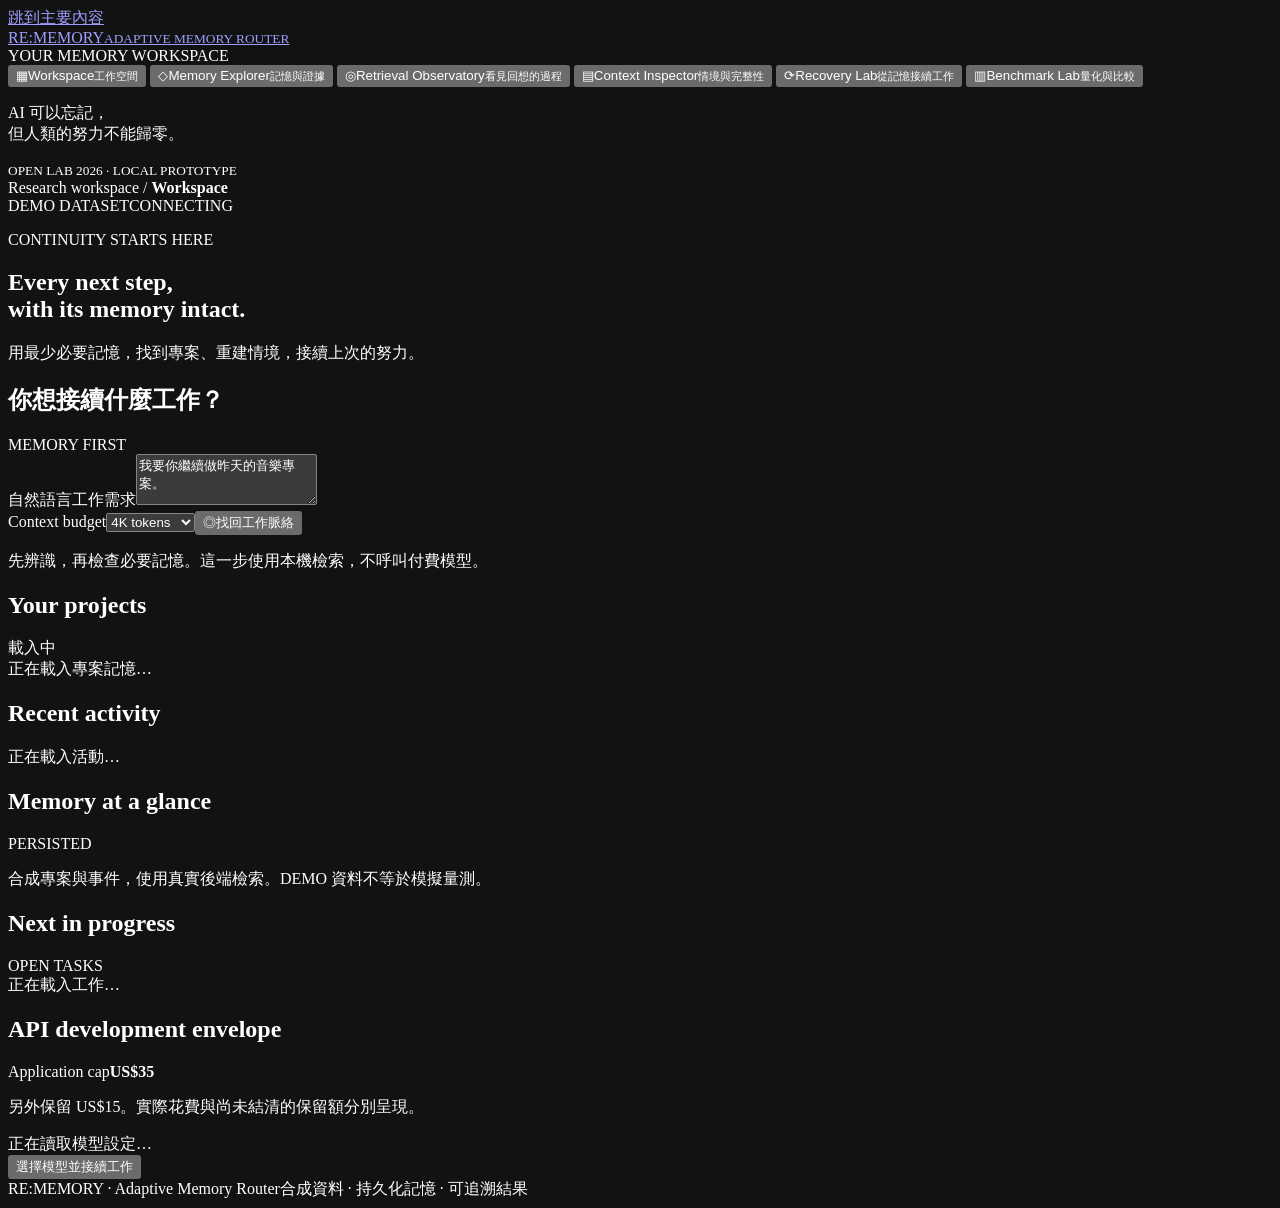
==== frontend/index.html @ de06e4f5 "Release sanitized OPEN LAB prototype and measured synthetic evidence" ====
<!doctype html>
<html lang="zh-Hant">
<head>
  <meta charset="utf-8">
  <meta name="viewport" content="width=device-width, initial-scale=1">
  <meta name="color-scheme" content="dark">
  <meta name="theme-color" content="#0a121d">
  <meta name="description" content="RE:MEMORY — 用最少必要記憶，重建工作的下一步。Adaptive Memory Router research workspace.">
  <title>RE:MEMORY · Adaptive Memory Router</title>
  <link rel="stylesheet" href="/style.css">
  <script src="/app.js" defer></script>
</head>
<body>
  <a class="skip-link" href="#main">跳到主要內容</a>
  <aside class="sidebar" aria-label="Application navigation">
    <a class="brand" href="#workspace" aria-label="RE:MEMORY Workspace"><span class="brand-mark" aria-hidden="true"><i></i><i></i><i></i></span><span>RE<span class="brand-colon">:</span>MEMORY<small>ADAPTIVE MEMORY ROUTER</small></span></a>
    <div class="sidebar-label">YOUR MEMORY WORKSPACE</div>
    <nav class="navigation" aria-label="主要視圖">
      <button type="button" data-view="workspace" aria-current="page"><span class="nav-icon" aria-hidden="true">▦</span><span>Workspace<small>工作空間</small></span></button>
      <button type="button" data-view="memory"><span class="nav-icon" aria-hidden="true">◇</span><span>Memory Explorer<small>記憶與證據</small></span></button>
      <button type="button" data-view="observatory"><span class="nav-icon" aria-hidden="true">◎</span><span>Retrieval Observatory<small>看見回想的過程</small></span></button>
      <button type="button" data-view="context"><span class="nav-icon" aria-hidden="true">▤</span><span>Context Inspector<small>情境與完整性</small></span></button>
      <button type="button" data-view="recovery"><span class="nav-icon" aria-hidden="true">⟳</span><span>Recovery Lab<small>從記憶接續工作</small></span></button>
      <button type="button" data-view="benchmark"><span class="nav-icon" aria-hidden="true">▥</span><span>Benchmark Lab<small>量化與比較</small></span></button>
    </nav>
    <div class="sidebar-footer"><div class="memory-motif" aria-hidden="true"><span></span><span></span><span></span><span></span></div><p>AI 可以忘記，<br>但人類的努力不能歸零。</p><small>OPEN LAB 2026 · LOCAL PROTOTYPE</small></div>
  </aside>
  <div class="app-shell">
    <header class="topbar"><span class="topbar-location">Research workspace <span>/</span> <strong id="current-view-name">Workspace</strong></span><div class="topbar-badges"><span class="badge badge-neutral" data-testid="dataset-label">DEMO DATASET</span><span class="connection" data-testid="backend-status">CONNECTING</span></div></header>
    <main id="main" tabindex="-1">
      <div id="global-message" class="notice" role="status" hidden></div>
      <section id="view-workspace" class="view" aria-labelledby="workspace-title">
        <div class="page-heading"><div><p class="eyebrow">CONTINUITY STARTS HERE</p><h1 id="workspace-title">Every next step,<br><span class="text-teal">with its memory intact.</span></h1><p class="page-description">用最少必要記憶，找到專案、重建情境，接續上次的努力。</p></div><div class="heading-mark" aria-hidden="true"><span></span><span></span><span></span><span></span></div></div>
        <div class="workspace-grid">
          <div class="workspace-main">
            <form id="retrieval-form" class="panel query-panel"><div class="section-top"><h2>你想接續什麼工作？</h2><span class="badge badge-teal">MEMORY FIRST</span></div><label class="sr-only" for="query">自然語言工作需求</label><textarea id="query" rows="3" required maxlength="4000">我要你繼續做昨天的音樂專案。</textarea><div class="query-toolbar"><label for="budget">Context budget<select id="budget"><option value="1024">1K tokens</option><option value="2048">2K tokens</option><option value="4096" selected>4K tokens</option><option value="8192">8K tokens</option><option value="16384">16K tokens</option></select></label><button type="submit" class="button primary" data-testid="run-retrieval"><span class="button-symbol" aria-hidden="true">◎</span>找回工作脈絡</button></div><p class="supporting-text">先辨識，再檢查必要記憶。這一步使用本機檢索，不呼叫付費模型。</p></form>
            <div class="section-heading"><h2>Your projects</h2><span id="project-count" class="muted">載入中</span></div><div id="project-list" class="project-grid"><div class="empty-state">正在載入專案記憶…</div></div>
            <div class="section-heading"><h2>Recent activity</h2><span id="reference-date" class="muted"></span></div><div id="activity-list" class="panel activity-list"><div class="empty-state">正在載入活動…</div></div>
          </div>
          <div class="workspace-side"><div class="panel"><div class="section-top"><h2>Memory at a glance</h2><span class="small-label">PERSISTED</span></div><div id="workspace-stats" class="stat-grid"></div><div class="panel-divider"></div><p class="supporting-text">合成專案與事件，使用真實後端檢索。DEMO 資料不等於模擬量測。</p></div><div class="panel"><div class="section-top"><h2>Next in progress</h2><span class="small-label">OPEN TASKS</span></div><div id="open-tasks" class="task-list"><div class="empty-state">正在載入工作…</div></div></div><div class="panel resource-panel"><h2>API development envelope</h2><div id="resource-usage" class="resource-usage"></div><div class="envelope-label"><span>Application cap</span><strong>US$35</strong></div><div class="envelope-track"><span id="resource-bar"></span></div><p class="supporting-text">另外保留 US$15。實際花費與尚未結清的保留額分別呈現。</p><div class="catalog-status" id="workspace-model-status">正在讀取模型設定…</div><button type="button" class="button secondary full-width" data-go="recovery">選擇模型並接續工作</button></div></div>
        </div>
      </section>
      <section id="view-memory" class="view" aria-labelledby="memory-title" hidden><div class="page-heading compact"><div><p class="eyebrow">PERSISTED, VERSIONED, TRACEABLE</p><h1 id="memory-title">Memory Explorer</h1><p class="page-description">每個記憶都有版本、信任狀態與來源；稱呼不必只有一個答案。</p></div><span class="badge badge-neutral">DEMO · BACKEND DATA</span></div><form id="memory-search-form" class="panel filter-toolbar"><label for="memory-project">Project<select id="memory-project"></select></label><label for="memory-search" class="grow">Search memory<input id="memory-search" type="search" placeholder="搜尋事實、別名或原始證據" maxlength="4000"></label><button type="submit" class="button primary">搜尋</button></form><div class="section-heading"><h2 id="memory-project-title">Project memory</h2><span id="memory-load-state" class="muted" data-testid="memory-load-state">Waiting</span></div><div class="memory-layout"><div><div class="kind-filters" id="memory-kind-filters" aria-label="記憶類型"><button type="button" data-kind="ALL" class="active">全部</button><button type="button" data-kind="GOAL">目標</button><button type="button" data-kind="CONSTRAINT">限制</button><button type="button" data-kind="DECISION">決策</button><button type="button" data-kind="FACT">事實</button></div><div id="fact-list" class="fact-list"><div class="panel empty-state">選擇專案，探索記憶。</div></div></div><div class="memory-side"><div class="panel"><div class="section-top"><h2>Personal vocabulary</h2><span class="small-label">MANY TO MANY</span></div><div id="alias-list" class="alias-list"></div></div><div class="panel graph-panel"><div class="section-top"><h2>Memory connections</h2><span class="small-label">RELATIONS</span></div><div id="memory-graph" class="memory-graph"></div><p class="supporting-text">連線表示後端保存的關聯；節點不推論新的事實。</p></div></div></div><div class="section-heading"><h2>Original evidence</h2><span class="muted">Source &amp; version</span></div><div id="evidence-list" class="evidence-grid"></div><div class="section-heading"><h2>Verified prior artifacts</h2></div><div id="memory-artifacts" class="artifact-list"></div></section>
      <section id="view-observatory" class="view" aria-labelledby="observatory-title" hidden><div class="page-heading compact"><div><p class="eyebrow">THE MEMORY ROUTER, IN VIEW</p><h1 id="observatory-title">Retrieval Observatory</h1><p class="page-description">看見搜尋如何逐步收斂，也看見它何時必須停下來。</p></div><button type="button" class="button secondary" data-go="workspace">編輯需求</button></div><div class="panel retrieval-summary"><div><span class="small-label">CURRENT REQUEST</span><p id="trace-query">從 Workspace 輸入需求，開始一次檢索。</p></div><div class="summary-badges"><span class="badge badge-neutral" id="trace-source" data-testid="trace-source">WAITING</span><span class="badge badge-neutral" id="retrieval-status" data-testid="retrieval-status">READY</span></div></div><div id="intent-strip" class="intent-strip"><div><span>TIME</span><strong>—</strong></div><div><span>TOPIC</span><strong>—</strong></div><div><span>ACTION</span><strong>—</strong></div><div><span>CONFIDENCE PROBABILITY</span><strong>UNKNOWN</strong></div></div><div class="panel layer-panel"><div class="section-top"><h2>Progressive retrieval</h2><span id="trace-token-total" class="muted">Local token estimate · UNKNOWN</span></div><div id="retrieval-layers" class="retrieval-layers"><div data-layer="0"><b>L0</b><span>Activity</span></div><div data-layer="1"><b>L1</b><span>Aliases</span></div><div data-layer="2"><b>L2</b><span>Ranking</span></div><div data-layer="3"><b>L3</b><span>State</span></div><div data-layer="4"><b>L4</b><span>Constraints</span></div><div data-layer="5"><b>L5</b><span>Evidence</span></div></div></div><div class="observatory-grid"><div><div class="section-heading"><h2>Search trace</h2><span id="round-count" class="muted">0 rounds</span></div><div id="retrieval-rounds" class="round-list"><div class="panel empty-state tall"><span class="empty-symbol" aria-hidden="true">◎</span><h3>從一個線索開始</h3><p>每輪搜尋的條件、成本與新資訊會在這裡出現。</p><button type="button" class="button secondary" data-go="workspace">輸入工作需求</button></div></div></div><div class="observatory-side"><div class="panel"><div class="section-top"><h2>Candidate convergence</h2><span class="small-label">SCORE ≠ PROBABILITY</span></div><div id="candidate-chart" class="candidate-chart"><div class="empty-state">等待候選專案。</div></div><div id="candidate-list" class="candidate-list"></div></div><div class="panel"><h2>Why the router stopped</h2><p id="stop-reason" class="stop-reason">檢索尚未開始。</p><div id="clarification" class="notice notice-amber" hidden></div><button type="button" class="button secondary full-width" data-go="context">檢查工作情境</button></div></div></div></section>
      <section id="view-context" class="view" aria-labelledby="context-title" hidden><div class="page-heading compact"><div><p class="eyebrow">IDENTITY IS ONLY THE BEGINNING</p><h1 id="context-title">Context Inspector</h1><p class="page-description">辨識專案之後，確認下一步所需的記憶真的足夠。</p></div><button type="button" class="button secondary" data-go="observatory">查看檢索來源</button></div><div id="context-empty" class="panel empty-state tall"><span class="empty-symbol" aria-hidden="true">▤</span><h3>工作情境等待重建</h3><p>先執行一次檢索，這裡會顯示載入內容、缺失與 Token 分布。</p><button type="button" class="button primary" data-go="workspace">開始檢索</button></div><div id="context-result" data-testid="context-result" hidden><div id="context-stats" class="context-stat-grid"></div><div class="context-grid"><div class="panel"><div class="section-top"><h2>Context token allocation</h2><span class="small-label">LOCAL ESTIMATE</span></div><div id="token-stack" class="token-stack"></div><div id="token-breakdown" class="token-breakdown"></div><p class="supporting-text">含預留輸出與安全餘裕。必要限制不截斷；本機估算不等於 API 計費 Token。</p></div><div class="panel"><div class="section-top"><h2>Memory manifest</h2><span class="small-label">MANDATORY CHECK</span></div><div id="memory-manifest" class="manifest-list"></div></div></div><div class="context-grid"><div class="panel"><div class="section-top"><h2>Loaded into context</h2><span id="loaded-count" class="badge badge-teal"></span></div><div id="loaded-list" class="context-items"></div></div><div class="panel"><div class="section-top"><h2>Not loaded</h2><span id="not-loaded-count" class="badge badge-neutral"></span></div><div id="not-loaded-list" class="context-items"></div></div></div><div class="context-alert-grid"><div class="panel"><h2>Missing memory</h2><div id="missing-list" class="context-items"></div></div><div class="panel"><h2>Unresolved conflicts</h2><div id="conflict-list" class="context-items"></div></div><div class="panel"><h2>Semantic page faults</h2><div id="fault-list" class="context-items"></div></div></div></div></section>
      <section id="view-recovery" class="view" aria-labelledby="recovery-title" hidden><div class="page-heading compact"><div><p class="eyebrow">A FRESH SESSION. A CONTINUOUS EFFORT.</p><h1 id="recovery-title">Recovery Lab</h1><p class="page-description">不帶入舊對話，從持久化記憶重新找到專案，產生可驗證的下一步成果。</p></div><span class="badge badge-neutral">MARKDOWN HANDOFF</span></div>
<div class="panel live-demo-panel" id="live-demo-panel">
<div class="section-top"><div><p class="eyebrow">MIXROUTE · PERSISTENT MEMORY</p><h2>兩個模型，接續同一份努力</h2></div><span class="badge badge-neutral" id="demo-source">DEMO DATA</span></div>
<p class="supporting-text">第一階段以 Smart Routing 建立清單，第二階段用另一個授權模型及全新 Session 接手。兩階段共用來源與成品依賴；完成紀錄不會重設。</p>
<div class="demo-controls"><button type="button" class="button secondary" id="demo-prepare">準備合成交接專案</button><label for="demo-mode">示範模式<select id="demo-mode"><option value="LIVE">LIVE · SMART → 不同 FIXED 模型</option><option value="SIMULATION">SIMULATION · 本機驗證流程</option></select></label></div>
<div class="demo-actions"><button type="button" class="button primary" id="demo-stage-1" disabled>第一階段 · SMART / auto</button><button type="button" class="button secondary" id="demo-stage-2" disabled>第二階段 · 跨模型接續</button></div>
<p id="demo-message" class="notice" role="status">準備資料不會呼叫模型。LIVE 執行使用共用預算帳本。</p>
<div id="demo-results" class="demo-results"></div><div id="demo-proof" class="demo-proof"></div>
</div><div class="recovery-grid"><div><div class="panel session-panel"><div class="section-top"><h2>Start a fresh agent session</h2><span id="session-badge" class="badge badge-neutral">NO SESSION</span></div><p>建立獨立 Session，只傳入你現在的需求與已保存的記憶。</p><div class="session-stats"><div><span>RAW HISTORY COUNT</span><strong data-testid="session-history" id="session-history">—</strong></div><div><span>SESSION ID</span><code id="session-id">尚未建立</code></div></div><button type="button" class="button secondary" data-testid="new-session" id="new-session">建立新的 Session</button></div><form id="execution-form" class="panel execution-panel"><div class="section-top"><h2>Reconstruct &amp; continue</h2><span id="execution-source" class="badge badge-amber">SIMULATION</span></div><label for="recovery-query">Current request<textarea id="recovery-query" rows="3" maxlength="4000" required>我要你繼續做昨天的音樂專案。</textarea></label><div class="form-grid"><label for="execution-mode">Execution mode<select id="execution-mode"><option value="SIMULATION">SIMULATION · 本機產生成果</option><option value="FIXED">FIXED · 真實模型呼叫</option><option value="SMART">SMART · MixRoute 路由</option></select></label><label for="execution-model">Model<select id="execution-model" disabled><option value="">SIMULATION 不使用模型</option></select></label></div><div id="model-availability" class="catalog-status">模擬執行不呼叫付費 API。</div><div class="execution-budget"><span>Context budget</span><strong id="recovery-budget">4K tokens</strong><button type="button" class="text-button" data-go="workspace">調整</button></div><button type="submit" class="button primary full-width" data-testid="execute-task" id="execute-task" disabled>建立 Session 後接續工作</button><p class="supporting-text">FIXED / SMART 會產生真實 API 用量，由後端檢查必要記憶、模型設定與開發額度。重複完成的工作會被辨識。</p></form></div><div class="recovery-output"><div class="panel"><div class="section-top"><h2>Recovery result</h2><span id="execution-status" class="badge badge-neutral">WAITING</span></div><div id="execution-summary" class="empty-state">建立 Session，讓下一個 Agent 接續同一份努力。</div><div id="model-call-details" class="model-call-details" hidden></div></div><div class="panel artifact-panel"><div class="section-top"><h2>Generated artifact</h2><a id="artifact-download" data-testid="artifact-download" class="button secondary small" hidden>下載 Markdown</a></div><div id="artifact-meta" class="supporting-text">成果會由後端保存，包含內容雜湊與驗證狀態。</div><pre id="artifact-content" data-testid="artifact-content" class="artifact-content">尚未產生成果。</pre></div></div></div></section>
      <section id="view-benchmark" class="view" aria-labelledby="benchmark-title" hidden><div class="page-heading compact"><div><p class="eyebrow">MEASURE THE MEMORY, HONESTLY</p><h1 id="benchmark-title">Benchmark Lab</h1><p class="page-description">用可重現的合成資料，比較檢索策略、必要記憶召回與成本。</p></div><span class="badge badge-amber">LOCAL BENCHMARK</span></div><form id="benchmark-form" class="panel benchmark-controls"><div class="benchmark-control-top"><label for="benchmark-count">Dataset size<select id="benchmark-count"><option value="10">10 projects</option><option value="100">100 projects</option><option value="1000">1,000 projects</option></select></label><fieldset><legend>Context budgets</legend><div class="checkbox-row"><label><input type="checkbox" name="benchmark-budget" value="1024">1K</label><label><input type="checkbox" name="benchmark-budget" value="2048">2K</label><label><input type="checkbox" name="benchmark-budget" value="4096" checked>4K</label><label><input type="checkbox" name="benchmark-budget" value="8192">8K</label><label><input type="checkbox" name="benchmark-budget" value="16384">16K</label></div></fieldset><button type="submit" class="button primary" data-testid="run-benchmark" id="run-benchmark">執行離線 Benchmark</button></div><fieldset class="strategy-fieldset"><legend>Comparison strategies</legend><div id="strategy-options" class="strategy-options"><label><input type="checkbox" name="benchmark-strategy" value="A" checked><strong>A</strong><span>Recent history</span></label><label><input type="checkbox" name="benchmark-strategy" value="B" checked><strong>B</strong><span>Fixed summary</span></label><label><input type="checkbox" name="benchmark-strategy" value="C" checked><strong>C</strong><span>Single-pass search</span></label><label><input type="checkbox" name="benchmark-strategy" value="D" checked><strong>D</strong><span>Iterative retrieval</span></label><label><input type="checkbox" name="benchmark-strategy" value="E" checked><strong>E</strong><span>Router + coverage</span></label><label><input type="checkbox" name="benchmark-strategy" value="F" checked><strong>F</strong><span>Smart routing · live only</span></label></div></fieldset><p class="supporting-text">這裡只執行離線檢索實驗。任務成功率、API 成本及 Smart Routing 效果若未實際量測，維持 UNKNOWN。</p></form><div class="section-heading"><h2>Measured results</h2><div class="inline-controls"><span id="benchmark-mode" class="muted">尚未執行</span><a id="benchmark-export" data-testid="benchmark-export" class="button secondary small" hidden>匯出 JSON</a></div></div><div id="benchmark-results" data-testid="benchmark-results"><div class="panel empty-state tall"><span class="empty-symbol" aria-hidden="true">▥</span><h3>用結果說話</h3><p>選擇資料量與預算，執行實際的後端評估。</p></div></div><div id="benchmark-limits" class="notice" hidden></div></section>
    </main>
    <footer class="app-footer"><span>RE:MEMORY · Adaptive Memory Router</span><span>合成資料 · 持久化記憶 · 可追溯結果</span></footer>
  </div>
  <noscript><p class="notice">RE:MEMORY 需要 JavaScript 才能連接本機後端與顯示檢索結果。</p></noscript>
</body>
</html>
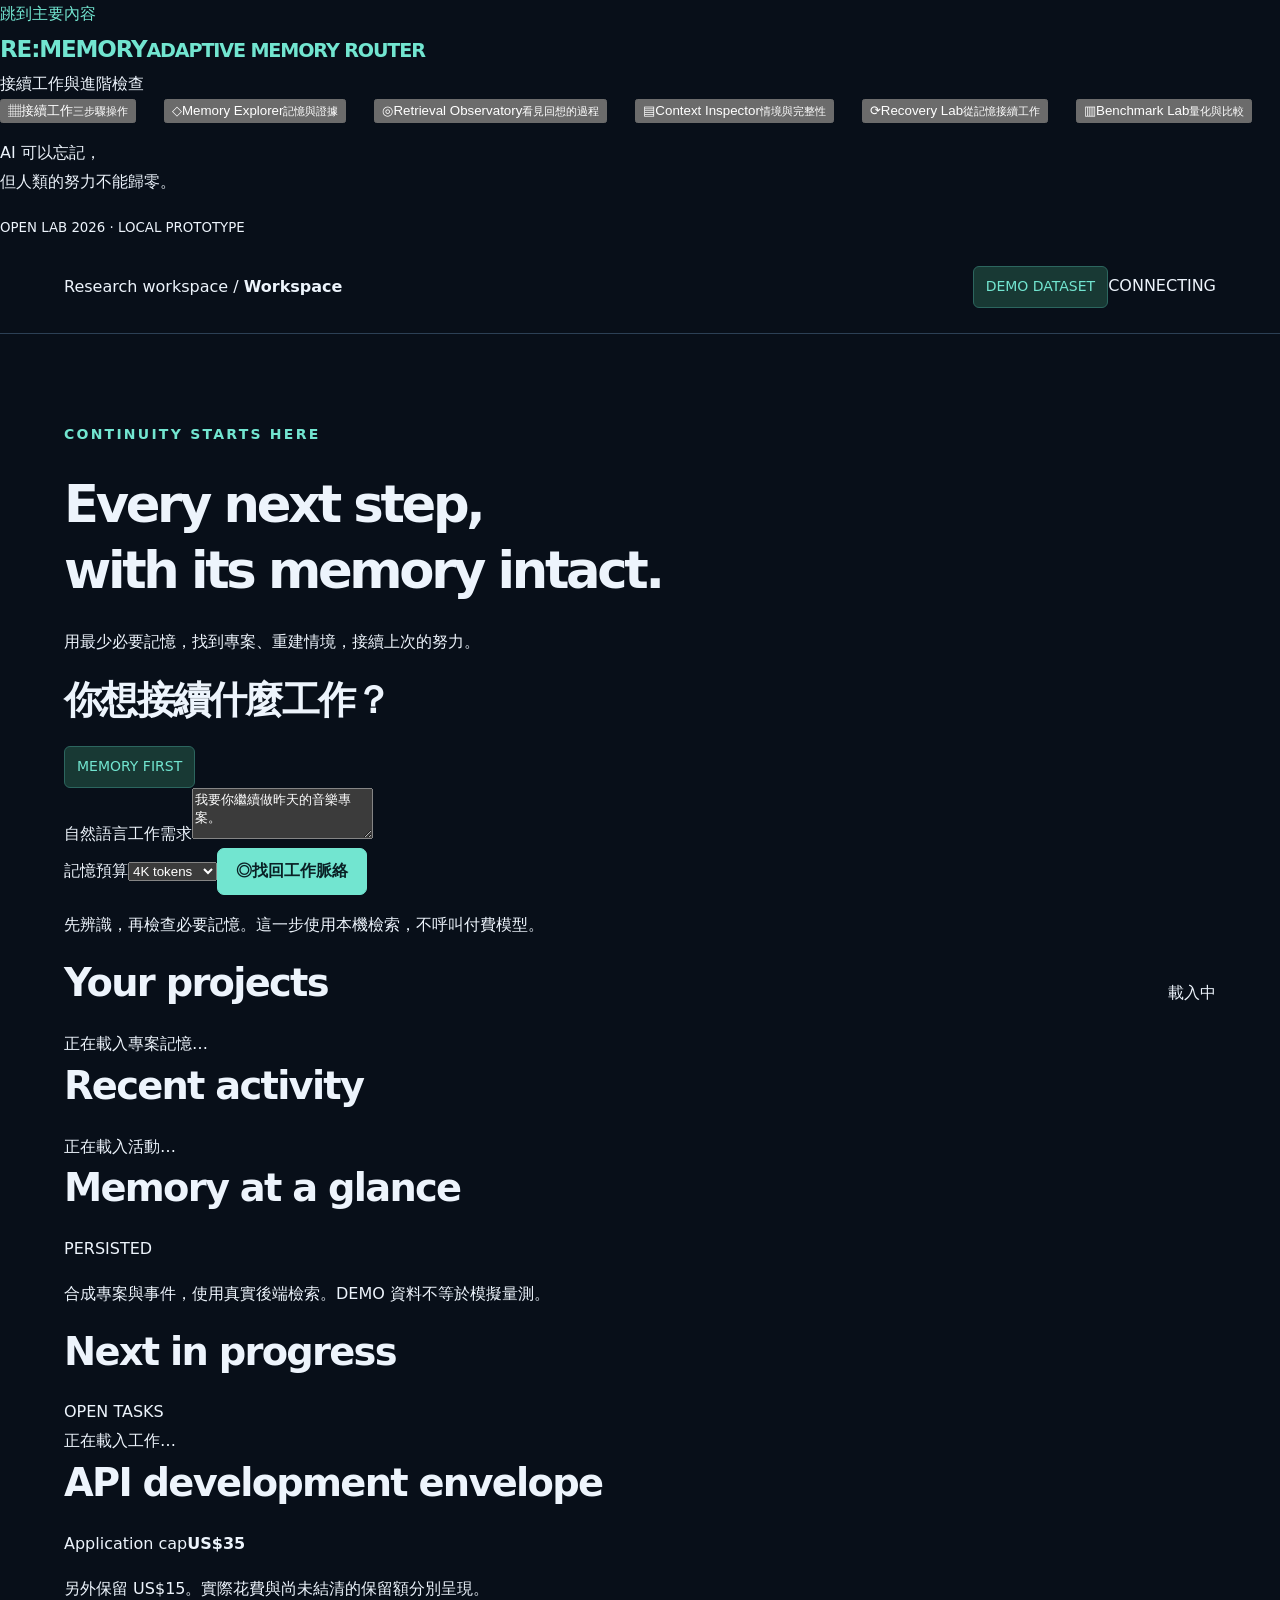
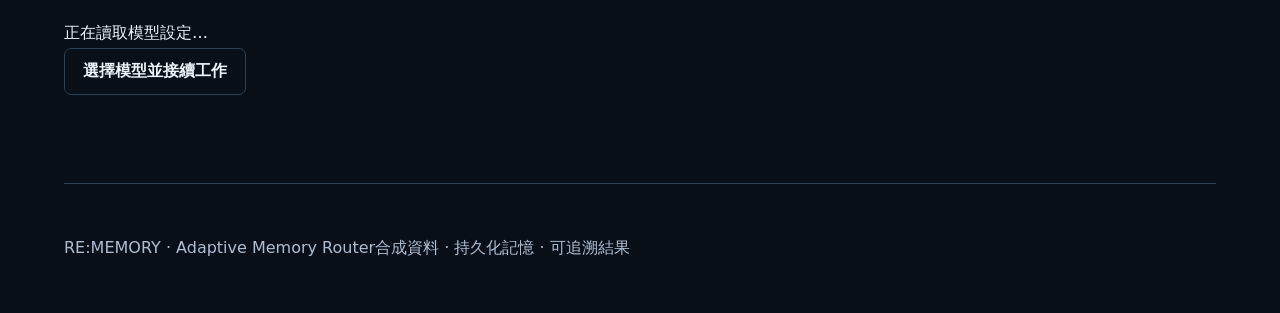
==== commit b880e815: "Add three-step workflow with genuine MixRoute acceptance" ====
--- a/frontend/index.html
+++ b/frontend/index.html
@@ -14,9 +14,9 @@
   <a class="skip-link" href="#main">跳到主要內容</a>
   <aside class="sidebar" aria-label="Application navigation">
     <a class="brand" href="#workspace" aria-label="RE:MEMORY Workspace"><span class="brand-mark" aria-hidden="true"><i></i><i></i><i></i></span><span>RE<span class="brand-colon">:</span>MEMORY<small>ADAPTIVE MEMORY ROUTER</small></span></a>
-    <div class="sidebar-label">YOUR MEMORY WORKSPACE</div>
+    <div class="sidebar-label">接續工作與進階檢查</div>
     <nav class="navigation" aria-label="主要視圖">
-      <button type="button" data-view="workspace" aria-current="page"><span class="nav-icon" aria-hidden="true">▦</span><span>Workspace<small>工作空間</small></span></button>
+      <button type="button" data-view="workspace" aria-current="page"><span class="nav-icon" aria-hidden="true">▦</span><span>接續工作<small>三步驟操作</small></span></button>
       <button type="button" data-view="memory"><span class="nav-icon" aria-hidden="true">◇</span><span>Memory Explorer<small>記憶與證據</small></span></button>
       <button type="button" data-view="observatory"><span class="nav-icon" aria-hidden="true">◎</span><span>Retrieval Observatory<small>看見回想的過程</small></span></button>
       <button type="button" data-view="context"><span class="nav-icon" aria-hidden="true">▤</span><span>Context Inspector<small>情境與完整性</small></span></button>
@@ -33,7 +33,7 @@
         <div class="page-heading"><div><p class="eyebrow">CONTINUITY STARTS HERE</p><h1 id="workspace-title">Every next step,<br><span class="text-teal">with its memory intact.</span></h1><p class="page-description">用最少必要記憶，找到專案、重建情境，接續上次的努力。</p></div><div class="heading-mark" aria-hidden="true"><span></span><span></span><span></span><span></span></div></div>
         <div class="workspace-grid">
           <div class="workspace-main">
-            <form id="retrieval-form" class="panel query-panel"><div class="section-top"><h2>你想接續什麼工作？</h2><span class="badge badge-teal">MEMORY FIRST</span></div><label class="sr-only" for="query">自然語言工作需求</label><textarea id="query" rows="3" required maxlength="4000">我要你繼續做昨天的音樂專案。</textarea><div class="query-toolbar"><label for="budget">Context budget<select id="budget"><option value="1024">1K tokens</option><option value="2048">2K tokens</option><option value="4096" selected>4K tokens</option><option value="8192">8K tokens</option><option value="16384">16K tokens</option></select></label><button type="submit" class="button primary" data-testid="run-retrieval"><span class="button-symbol" aria-hidden="true">◎</span>找回工作脈絡</button></div><p class="supporting-text">先辨識，再檢查必要記憶。這一步使用本機檢索，不呼叫付費模型。</p></form>
+            <form id="retrieval-form" class="panel query-panel"><div class="section-top"><h2>你想接續什麼工作？</h2><span class="badge badge-teal">MEMORY FIRST</span></div><label class="sr-only" for="query">自然語言工作需求</label><textarea id="query" rows="3" required maxlength="4000">我要你繼續做昨天的音樂專案。</textarea><div class="query-toolbar"><label for="budget">記憶預算<select id="budget"><option value="1024">1K tokens</option><option value="2048">2K tokens</option><option value="4096" selected>4K tokens</option><option value="8192">8K tokens</option><option value="16384">16K tokens</option></select></label><button type="submit" class="button primary" data-testid="run-retrieval"><span class="button-symbol" aria-hidden="true">◎</span>找回工作脈絡</button></div><p class="supporting-text">先辨識，再檢查必要記憶。這一步使用本機檢索，不呼叫付費模型。</p></form>
             <div class="section-heading"><h2>Your projects</h2><span id="project-count" class="muted">載入中</span></div><div id="project-list" class="project-grid"><div class="empty-state">正在載入專案記憶…</div></div>
             <div class="section-heading"><h2>Recent activity</h2><span id="reference-date" class="muted"></span></div><div id="activity-list" class="panel activity-list"><div class="empty-state">正在載入活動…</div></div>
           </div>
@@ -51,7 +51,7 @@
 <div class="demo-actions"><button type="button" class="button primary" id="demo-stage-1" disabled>第一階段 · SMART / auto</button><button type="button" class="button secondary" id="demo-stage-2" disabled>第二階段 · 跨模型接續</button></div>
 <p id="demo-message" class="notice" role="status">準備資料不會呼叫模型。LIVE 執行使用共用預算帳本。</p>
 <div id="demo-results" class="demo-results"></div><div id="demo-proof" class="demo-proof"></div>
-</div><div class="recovery-grid"><div><div class="panel session-panel"><div class="section-top"><h2>Start a fresh agent session</h2><span id="session-badge" class="badge badge-neutral">NO SESSION</span></div><p>建立獨立 Session，只傳入你現在的需求與已保存的記憶。</p><div class="session-stats"><div><span>RAW HISTORY COUNT</span><strong data-testid="session-history" id="session-history">—</strong></div><div><span>SESSION ID</span><code id="session-id">尚未建立</code></div></div><button type="button" class="button secondary" data-testid="new-session" id="new-session">建立新的 Session</button></div><form id="execution-form" class="panel execution-panel"><div class="section-top"><h2>Reconstruct &amp; continue</h2><span id="execution-source" class="badge badge-amber">SIMULATION</span></div><label for="recovery-query">Current request<textarea id="recovery-query" rows="3" maxlength="4000" required>我要你繼續做昨天的音樂專案。</textarea></label><div class="form-grid"><label for="execution-mode">Execution mode<select id="execution-mode"><option value="SIMULATION">SIMULATION · 本機產生成果</option><option value="FIXED">FIXED · 真實模型呼叫</option><option value="SMART">SMART · MixRoute 路由</option></select></label><label for="execution-model">Model<select id="execution-model" disabled><option value="">SIMULATION 不使用模型</option></select></label></div><div id="model-availability" class="catalog-status">模擬執行不呼叫付費 API。</div><div class="execution-budget"><span>Context budget</span><strong id="recovery-budget">4K tokens</strong><button type="button" class="text-button" data-go="workspace">調整</button></div><button type="submit" class="button primary full-width" data-testid="execute-task" id="execute-task" disabled>建立 Session 後接續工作</button><p class="supporting-text">FIXED / SMART 會產生真實 API 用量，由後端檢查必要記憶、模型設定與開發額度。重複完成的工作會被辨識。</p></form></div><div class="recovery-output"><div class="panel"><div class="section-top"><h2>Recovery result</h2><span id="execution-status" class="badge badge-neutral">WAITING</span></div><div id="execution-summary" class="empty-state">建立 Session，讓下一個 Agent 接續同一份努力。</div><div id="model-call-details" class="model-call-details" hidden></div></div><div class="panel artifact-panel"><div class="section-top"><h2>Generated artifact</h2><a id="artifact-download" data-testid="artifact-download" class="button secondary small" hidden>下載 Markdown</a></div><div id="artifact-meta" class="supporting-text">成果會由後端保存，包含內容雜湊與驗證狀態。</div><pre id="artifact-content" data-testid="artifact-content" class="artifact-content">尚未產生成果。</pre></div></div></div></section>
+</div><div class="recovery-grid"><div><div class="panel session-panel"><div class="section-top"><h2>Start a fresh agent session</h2><span id="session-badge" class="badge badge-neutral">NO SESSION</span></div><p>建立獨立 Session，只傳入你現在的需求與已保存的記憶。</p><div class="session-stats"><div><span>RAW HISTORY COUNT</span><strong data-testid="session-history" id="session-history">—</strong></div><div><span>SESSION ID</span><code id="session-id">尚未建立</code></div></div><button type="button" class="button secondary" data-testid="new-session" id="new-session">建立新的 Session</button></div><form id="execution-form" class="panel execution-panel"><div class="section-top"><h2>Reconstruct &amp; continue</h2><span id="execution-source" class="badge badge-amber">SIMULATION</span></div><label for="recovery-query">Current request<textarea id="recovery-query" rows="3" maxlength="4000" required>我要你繼續做昨天的音樂專案。</textarea></label><div class="form-grid"><label for="execution-mode">接續方式<select id="execution-mode"><option value="SIMULATION">本機示範（不使用 API）</option><option value="FIXED">MixRoute 指定模型（FIXED）</option><option value="SMART">MixRoute 自動選模（SMART）</option></select></label><label for="execution-model">模型<select id="execution-model" disabled><option value="">SIMULATION 不使用模型</option></select></label></div><div id="model-availability" class="catalog-status">模擬執行不呼叫付費 API。</div><div class="execution-budget"><span>Context budget</span><strong id="recovery-budget">4K tokens</strong><button type="button" class="text-button" data-go="workspace">調整</button></div><button type="submit" class="button primary full-width" data-testid="execute-task" id="execute-task" disabled>建立 Session 後接續工作</button><p class="supporting-text">FIXED / SMART 會產生真實 API 用量，由後端檢查必要記憶、模型設定與開發額度。重複完成的工作會被辨識。</p></form></div><div class="recovery-output"><div class="panel"><div class="section-top"><h2>Recovery result</h2><span id="execution-status" class="badge badge-neutral">WAITING</span></div><div id="execution-summary" class="empty-state">建立 Session，讓下一個 Agent 接續同一份努力。</div><div id="model-call-details" class="model-call-details" hidden></div></div><div class="panel artifact-panel"><div class="section-top"><h2>Generated artifact</h2><a id="artifact-download" data-testid="artifact-download" class="button secondary small" hidden>下載 Markdown</a></div><div id="artifact-meta" class="supporting-text">成果會由後端保存，包含內容雜湊與驗證狀態。</div><pre id="artifact-content" data-testid="artifact-content" class="artifact-content">尚未產生成果。</pre></div></div></div></section>
       <section id="view-benchmark" class="view" aria-labelledby="benchmark-title" hidden><div class="page-heading compact"><div><p class="eyebrow">MEASURE THE MEMORY, HONESTLY</p><h1 id="benchmark-title">Benchmark Lab</h1><p class="page-description">用可重現的合成資料，比較檢索策略、必要記憶召回與成本。</p></div><span class="badge badge-amber">LOCAL BENCHMARK</span></div><form id="benchmark-form" class="panel benchmark-controls"><div class="benchmark-control-top"><label for="benchmark-count">Dataset size<select id="benchmark-count"><option value="10">10 projects</option><option value="100">100 projects</option><option value="1000">1,000 projects</option></select></label><fieldset><legend>Context budgets</legend><div class="checkbox-row"><label><input type="checkbox" name="benchmark-budget" value="1024">1K</label><label><input type="checkbox" name="benchmark-budget" value="2048">2K</label><label><input type="checkbox" name="benchmark-budget" value="4096" checked>4K</label><label><input type="checkbox" name="benchmark-budget" value="8192">8K</label><label><input type="checkbox" name="benchmark-budget" value="16384">16K</label></div></fieldset><button type="submit" class="button primary" data-testid="run-benchmark" id="run-benchmark">執行離線 Benchmark</button></div><fieldset class="strategy-fieldset"><legend>Comparison strategies</legend><div id="strategy-options" class="strategy-options"><label><input type="checkbox" name="benchmark-strategy" value="A" checked><strong>A</strong><span>Recent history</span></label><label><input type="checkbox" name="benchmark-strategy" value="B" checked><strong>B</strong><span>Fixed summary</span></label><label><input type="checkbox" name="benchmark-strategy" value="C" checked><strong>C</strong><span>Single-pass search</span></label><label><input type="checkbox" name="benchmark-strategy" value="D" checked><strong>D</strong><span>Iterative retrieval</span></label><label><input type="checkbox" name="benchmark-strategy" value="E" checked><strong>E</strong><span>Router + coverage</span></label><label><input type="checkbox" name="benchmark-strategy" value="F" checked><strong>F</strong><span>Smart routing · live only</span></label></div></fieldset><p class="supporting-text">這裡只執行離線檢索實驗。任務成功率、API 成本及 Smart Routing 效果若未實際量測，維持 UNKNOWN。</p></form><div class="section-heading"><h2>Measured results</h2><div class="inline-controls"><span id="benchmark-mode" class="muted">尚未執行</span><a id="benchmark-export" data-testid="benchmark-export" class="button secondary small" hidden>匯出 JSON</a></div></div><div id="benchmark-results" data-testid="benchmark-results"><div class="panel empty-state tall"><span class="empty-symbol" aria-hidden="true">▥</span><h3>用結果說話</h3><p>選擇資料量與預算，執行實際的後端評估。</p></div></div><div id="benchmark-limits" class="notice" hidden></div></section>
     </main>
     <footer class="app-footer"><span>RE:MEMORY · Adaptive Memory Router</span><span>合成資料 · 持久化記憶 · 可追溯結果</span></footer>
--- a/style.css
+++ b/style.css
@@ -0,0 +1 @@
+:root{color-scheme:dark;--bg:#080f19;--panel:#111e2d;--ink:#edf4fc;--muted:#afbed1;--teal:#72e5d0;--line:#2c4055;--sans:system-ui,-apple-system,BlinkMacSystemFont,"PingFang TC","Noto Sans TC",sans-serif}*{box-sizing:border-box}html{scroll-behavior:smooth;scroll-padding-top:95px}body{margin:0;background:var(--bg);color:var(--ink);font:16px/1.8 var(--sans)}a{color:var(--teal);text-decoration:none}a:hover{text-decoration:underline}button,summary,a:focus-visible{outline-offset:6px}header{padding:25px max(5vw,24px);display:flex;justify-content:space-between;align-items:center;border-bottom:1px solid var(--line);gap:25px}nav{display:flex;gap:28px;flex-wrap:wrap}nav a{font-size:14px;color:var(--muted)}.brand{font-size:23px;font-weight:850;letter-spacing:-.05em;white-space:nowrap}.mark{color:var(--teal);font-size:19px;letter-spacing:-6px;margin-right:14px}.skip{position:absolute;left:10px;top:-100px;z-index:10}.skip:focus{top:10px;background:var(--panel);padding:12px}main{max-width:1440px;margin:auto;padding:0 max(5vw,24px)}section{padding:88px 0;border-bottom:1px solid var(--line)}.hero{display:grid;grid-template-columns:.85fr 1.3fr;gap:50px;align-items:center;padding:80px 0}.eyebrow{font-size:14px;font-weight:750;letter-spacing:.16em;color:var(--teal);margin-top:0}h1{font-size:clamp(36px,4vw,64px);line-height:1.3;letter-spacing:-.065em;margin:24px 0}h1 em{font-style:normal;color:var(--teal)}h2{font-size:clamp(28px,3vw,42px);line-height:1.4;letter-spacing:-.045em;margin:0 0 20px}h3{font-size:28px;line-height:1.4;overflow-wrap:anywhere}.lead{font-size:20px;color:var(--muted)}figure{margin:0}figure img{width:100%;height:auto;border:1px solid var(--line);border-radius:12px;box-shadow:0 30px 60px #0004}figcaption{font-size:14px;color:var(--muted);margin-top:16px}.actions{display:flex;gap:12px;flex-wrap:wrap;margin:28px 0}.button{padding:12px 18px;background:var(--teal);color:#0a2025;font-weight:750;border:1px solid var(--teal);border-radius:7px;font-size:16px}.secondary{background:transparent;color:var(--ink);border-color:var(--line)}.note{font-size:14px;color:var(--muted);overflow-wrap:anywhere}.principle{display:grid;grid-template-columns:.8fr 1.2fr;gap:70px}.principle p{margin-top:0;color:var(--muted)}.section-heading{display:flex;justify-content:space-between;align-items:center;gap:20px}.badge{display:inline-block;border:1px solid #2c665f;background:#183934;color:var(--teal);border-radius:6px;padding:7px 12px;font-size:14px;white-space:nowrap}.handoff{display:grid;grid-template-columns:1fr 1.2fr;gap:45px;margin:30px 0}.stage-selector{display:flex;gap:10px}.stage-selector button{font:600 16px/1.5 var(--sans);padding:12px 16px;cursor:pointer;background:var(--panel);border:1px solid var(--line);border-radius:7px;color:var(--muted)}.stage-selector button[aria-pressed=true]{background:#214c46;border-color:var(--teal);color:var(--ink)}dl{display:grid;grid-template-columns:1fr 1fr;gap:8px 18px}dt{color:var(--muted)}dd{margin:0;font-weight:700;overflow-wrap:anywhere}.artifact{padding:26px;background:var(--panel);border:1px solid var(--line);border-radius:10px}pre{font:15px/1.9 ui-monospace,SFMono-Regular,Menlo,monospace;white-space:pre-wrap;overflow-wrap:anywhere;max-height:420px;overflow:auto;margin:14px 0}.mono{font:14px/1.8 ui-monospace,SFMono-Regular,Menlo,monospace;overflow-wrap:anywhere}.mono p{margin:15px 0}details{border-top:1px solid var(--line);padding:18px 0}summary{cursor:pointer;font-weight:700;color:var(--teal)}.proof{padding:22px;border:1px solid var(--line);border-radius:8px;background:var(--panel)}.proof pre{max-height:320px}.table-wrap{overflow-x:auto;margin:32px 0}table{width:100%;border-collapse:collapse;text-align:left}th,td{padding:20px 14px;border-bottom:1px solid var(--line);white-space:nowrap}th{font-size:14px;color:var(--muted)}.finding{border-left:3px solid var(--teal);padding:4px 24px;margin:30px 0}.finding strong{font-size:21px}.finding p{margin-bottom:0;color:var(--muted)}.measurements{display:grid;grid-template-columns:repeat(3,1fr);gap:30px;padding:25px 0}.measurements strong{display:block;font-size:36px;letter-spacing:-.045em}.measurements span{color:var(--muted);font-size:14px}video{width:100%;max-height:720px;background:#000;border:1px solid var(--line);border-radius:10px;margin-top:24px}.downloads{display:grid;grid-template-columns:repeat(3,1fr);gap:20px;margin:32px 0}.downloads a{display:block;padding:26px;background:var(--panel);border:1px solid var(--line);border-radius:8px;color:var(--ink)}.downloads strong{display:block;font-size:21px;color:var(--teal)}.downloads span{display:block;margin-top:15px;font-size:16px;color:var(--muted)}code{color:var(--teal);font-size:.95em}li{margin:15px 0}footer{max-width:1440px;margin:auto;padding:50px max(5vw,24px);color:var(--muted)}@media(max-width:1000px){.hero{grid-template-columns:1fr;gap:35px}figure{max-width:850px}.principle{gap:30px}.handoff{gap:25px}.section-heading{align-items:flex-start;flex-direction:column}.downloads{grid-template-columns:1fr}.downloads a{padding:22px}.hero h1 br:nth-of-type(2){display:none}}@media(max-width:700px){header{align-items:flex-start;flex-direction:column;padding:22px}nav{gap:22px}main{padding:0 22px}section{padding:55px 0}.hero{padding:45px 0}.hero h1 br:nth-of-type(2){display:inline}.principle,.handoff{grid-template-columns:1fr;gap:18px}.measurements{grid-template-columns:1fr;gap:20px}.badge{white-space:normal}.stage-selector{flex-wrap:wrap}.stage-selector button{flex:1;font-size:14px}h3{font-size:25px}.artifact{padding:18px}dl{grid-template-columns:1fr 1fr}footer{padding:40px 22px}}
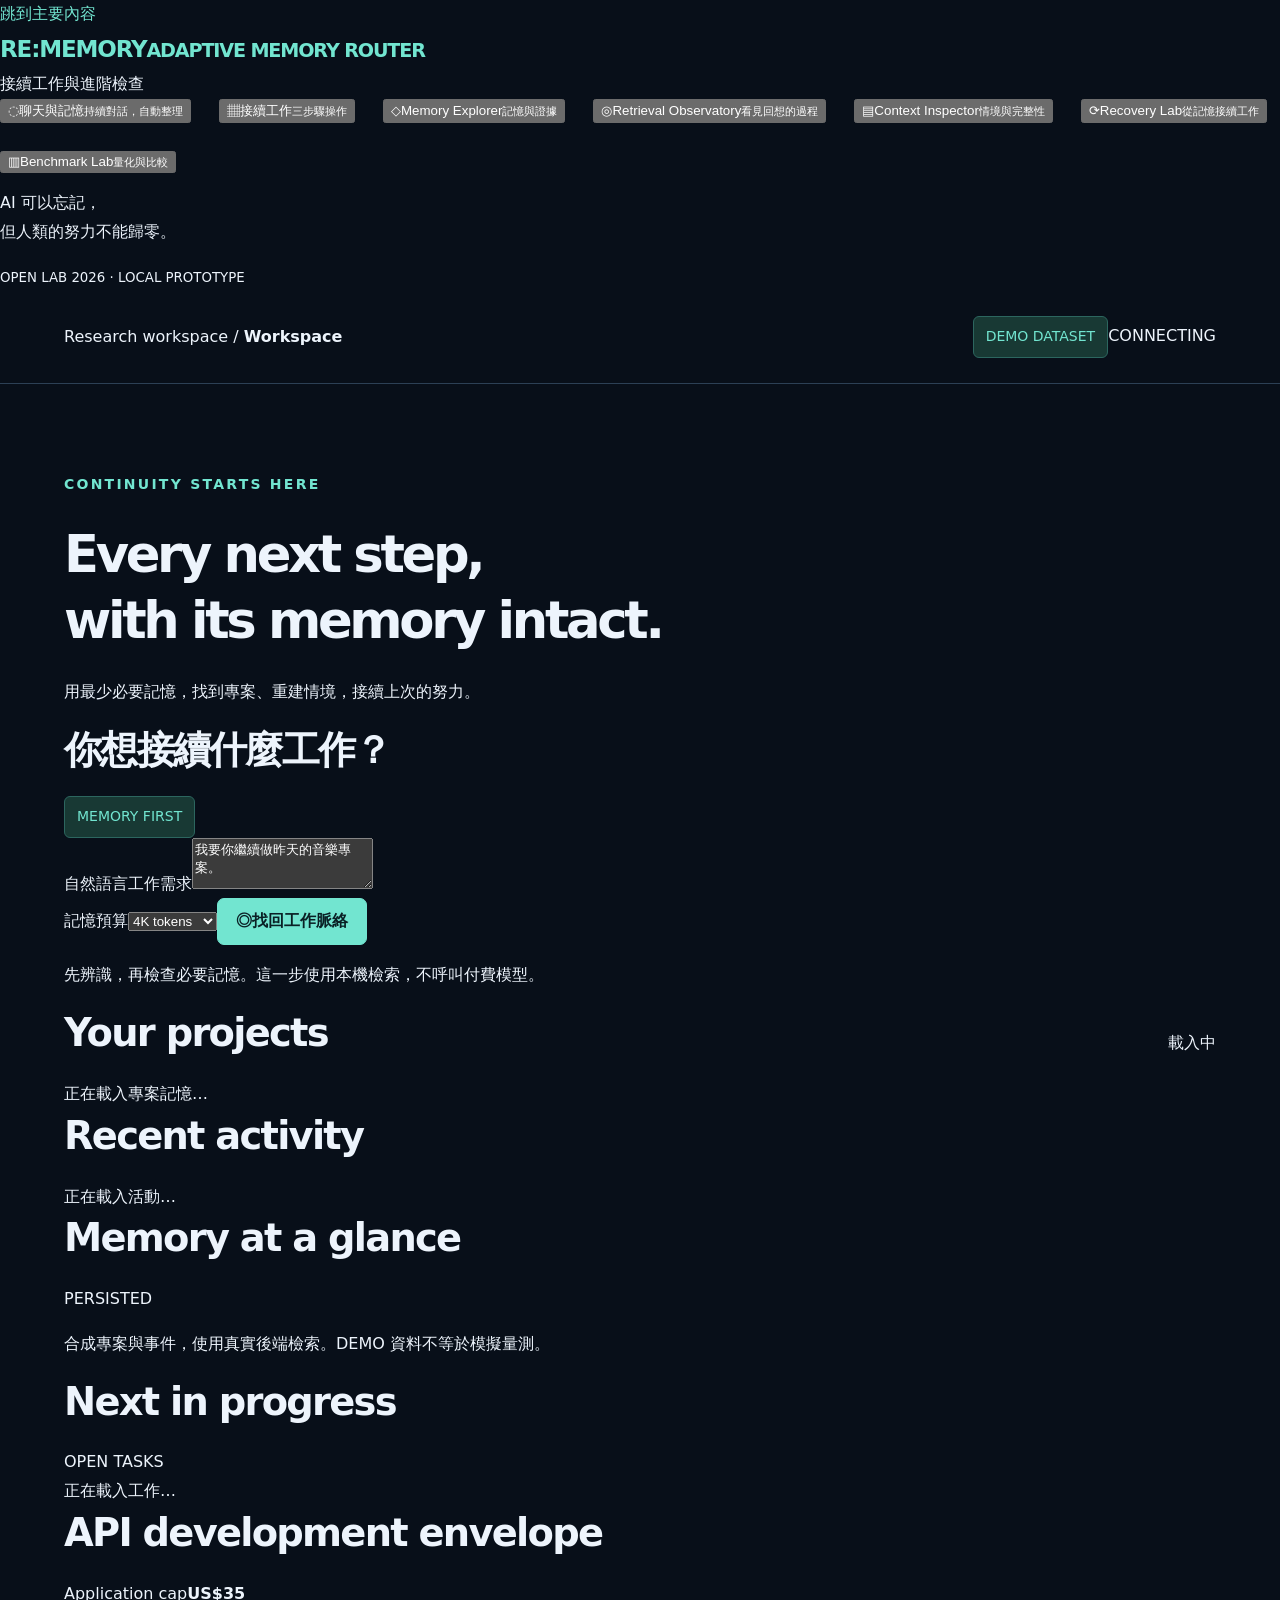
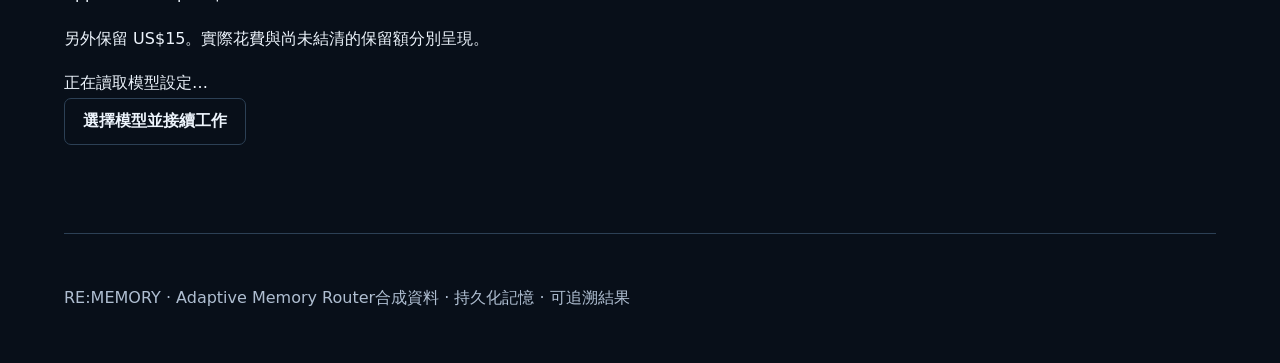
==== commit c35ba1f2: "新增 MixRoute 持續聊天與可追溯記憶" ====
--- a/frontend/index.html
+++ b/frontend/index.html
@@ -7,15 +7,17 @@
   <meta name="theme-color" content="#0a121d">
   <meta name="description" content="RE:MEMORY — 用最少必要記憶，重建工作的下一步。Adaptive Memory Router research workspace.">
   <title>RE:MEMORY · Adaptive Memory Router</title>
-  <link rel="stylesheet" href="/style.css">
-  <script src="/app.js" defer></script>
+  <link rel="stylesheet" href="/style.css?v=chat-20261128">
+  <script src="/app.js?v=chat-20261128" defer></script>
+  <script src="/chat.js?v=chat-20261128" defer></script>
 </head>
 <body>
   <a class="skip-link" href="#main">跳到主要內容</a>
   <aside class="sidebar" aria-label="Application navigation">
-    <a class="brand" href="#workspace" aria-label="RE:MEMORY Workspace"><span class="brand-mark" aria-hidden="true"><i></i><i></i><i></i></span><span>RE<span class="brand-colon">:</span>MEMORY<small>ADAPTIVE MEMORY ROUTER</small></span></a>
+    <a class="brand" href="#chat" aria-label="RE:MEMORY 聊天與記憶"><span class="brand-mark" aria-hidden="true"><i></i><i></i><i></i></span><span>RE<span class="brand-colon">:</span>MEMORY<small>ADAPTIVE MEMORY ROUTER</small></span></a>
     <div class="sidebar-label">接續工作與進階檢查</div>
     <nav class="navigation" aria-label="主要視圖">
+      <button type="button" data-view="chat"><span class="nav-icon" aria-hidden="true">◌</span><span>聊天與記憶<small>持續對話，自動整理</small></span></button>
       <button type="button" data-view="workspace" aria-current="page"><span class="nav-icon" aria-hidden="true">▦</span><span>接續工作<small>三步驟操作</small></span></button>
       <button type="button" data-view="memory"><span class="nav-icon" aria-hidden="true">◇</span><span>Memory Explorer<small>記憶與證據</small></span></button>
       <button type="button" data-view="observatory"><span class="nav-icon" aria-hidden="true">◎</span><span>Retrieval Observatory<small>看見回想的過程</small></span></button>
@@ -29,6 +31,13 @@
     <header class="topbar"><span class="topbar-location">Research workspace <span>/</span> <strong id="current-view-name">Workspace</strong></span><div class="topbar-badges"><span class="badge badge-neutral" data-testid="dataset-label">DEMO DATASET</span><span class="connection" data-testid="backend-status">CONNECTING</span></div></header>
     <main id="main" tabindex="-1">
       <div id="global-message" class="notice" role="status" hidden></div>
+<section id="view-chat" class="view" aria-labelledby="chat-title" hidden>
+<div class="page-heading compact"><div><p class="eyebrow">MIXROUTE · 持久化對話</p><h1 id="chat-title">聊下去，讓記憶留下來。</h1><p class="page-description">選擇記憶範圍，直接對話。下次開新聊天，也能接著使用保存的記憶。</p></div><span class="badge badge-teal">本機保存 · 真實 API</span></div>
+<p class="notice">訊息會傳送至 MixRoute，並保存在這台電腦。模型整理的內容先列為候選；請確認重要記憶。</p>
+<div class="chat-layout"><aside class="panel chat-sidebar"><label for="chat-project">記憶範圍<select id="chat-project"><option value="PERSONAL">我的個人記憶</option></select></label><button type="button" class="button primary full-width" id="chat-new">新增聊天</button><div id="chat-conversations" aria-label="已保存聊天"></div></aside>
+<div class="panel chat-main"><div class="section-top"><h2 id="chat-conversation-title">先新增聊天</h2><span id="chat-context" class="small-label">等待對話</span></div><div id="chat-messages" role="log" aria-label="聊天訊息" aria-live="polite"></div>
+<form id="chat-form"><label for="chat-content">你的訊息<textarea id="chat-content" rows="3" maxlength="20000" placeholder="例如：我在規劃一個展覽，請記住預算是兩萬元，文案使用繁體中文。" required disabled></textarea></label><div class="chat-controls"><label for="chat-model">MixRoute 模型<select id="chat-model"><option value="SMART">自動選模（auto）</option></select></label><label for="chat-budget">情境容量<select id="chat-budget"><option value="4096">4K Token</option><option value="8192">8K Token</option><option value="16384">16K Token</option></select></label><button type="submit" class="button primary" id="chat-send" disabled>傳送訊息</button></div></form><p id="chat-status" role="status" class="supporting-text">新增聊天不會呼叫付費 API。</p><p id="chat-usage" class="supporting-text"></p></div>
+<aside class="panel chat-memory-panel"><h2>這個範圍的記憶</h2><p class="supporting-text">候選記憶也可能載入後續聊天，會明示狀態。確認表示你接受此筆記，不代表外部事實已驗證。</p><div id="chat-memories"></div><p class="supporting-text">「忘記」會停止載入該記憶；本機原始聊天及版本仍保留，不會撤回已傳送至供應商的內容。</p></aside></div></section>
       <section id="view-workspace" class="view" aria-labelledby="workspace-title">
         <div class="page-heading"><div><p class="eyebrow">CONTINUITY STARTS HERE</p><h1 id="workspace-title">Every next step,<br><span class="text-teal">with its memory intact.</span></h1><p class="page-description">用最少必要記憶，找到專案、重建情境，接續上次的努力。</p></div><div class="heading-mark" aria-hidden="true"><span></span><span></span><span></span><span></span></div></div>
         <div class="workspace-grid">
